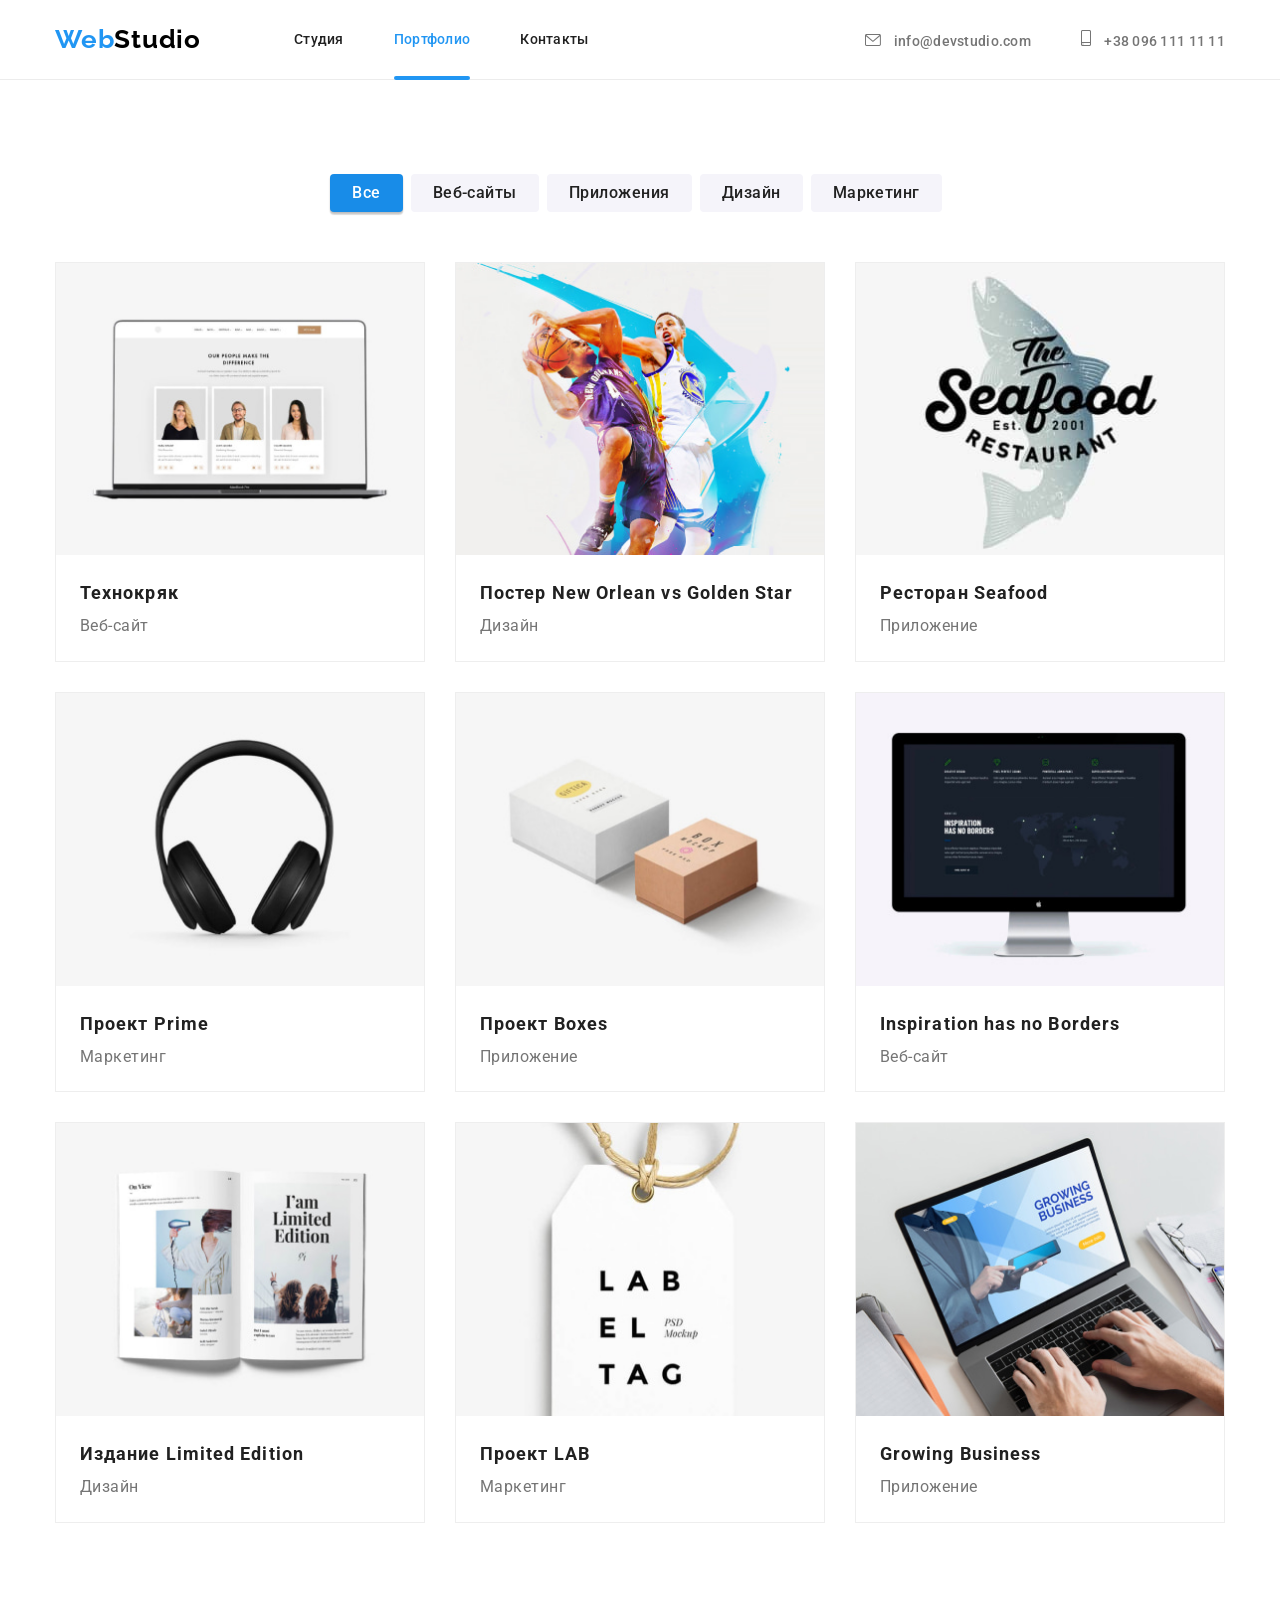
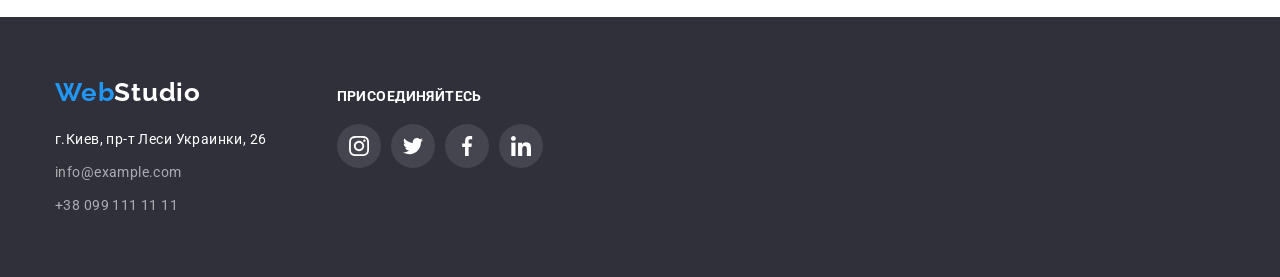
==== portfolio.html @ 2a517324 "Initial commit" ====
<!DOCTYPE html>
<html lang="ru">

<head>
    <meta charset="UTF-8">
    <meta http-equiv="X-UA-Compatible" content="IE=edge">
    <meta name="viewport" content="width=device-width, initial-scale=1.0">
    <link rel="preconnect" href="https://fonts.googleapis.com">
    <link rel="preconnect" href="https://fonts.gstatic.com" crossorigin>
    <link
        href="https://fonts.googleapis.com/css2?family=Raleway:wght@700&family=Roboto:wght@400;500;700;900&display=swap"
        rel="stylesheet">
    <link rel="stylesheet" href="https://cdnjs.cloudflare.com/ajax/libs/modern-normalize/1.1.0/modern-normalize.min.css"
        integrity="sha512-wpPYUAdjBVSE4KJnH1VR1HeZfpl1ub8YT/NKx4PuQ5NmX2tKuGu6U/JRp5y+Y8XG2tV+wKQpNHVUX03MfMFn9Q=="
        crossorigin="anonymous" referrerpolicy="no-referrer" />
    <link rel="stylesheet" href="./css/styles.css">
    <title>Portfolio</title>
</head>

<body>
    <!-- header -->
    <header class="header">
        <div class="container">
            <div class="main-nav">
                <nav class="header-nav">
                    <a class="logo" href="#">Web<span class="header-logo">Studio</span></a>
                    <ul class="header-list">
                        <li class="header-item"><a class="header-link" href="./index.html">Cтудия</a></li>
                        <li class="header-item"><a class="header-link active" href="./portfolio.html">Портфолио</a></li>
                        <li class="header-item"><a class="header-link" href="">Контакты</a></li>
                    </ul>
                </nav>
                <ul class="header-contact">
                    <li class="contact-item"><a class="contact-link" href="mailto:info@devstudio.com">
                            <svg class="contact-icon" width="16" height="12">
                                <use href="./images/icons.svg#icon-envelope"></use>
                            </svg>
                            info@devstudio.com
                        </a>
                    </li>
                    <li class="contact-item"><a class="contact-link" href="tel:+380961111111">
                            <svg class="contact-icon" width="10" height="16">
                                <use href="./images/icons.svg#icon-smartphone"></use>
                            </svg>
                            +38 096 111 11 11
                        </a></li>
                </ul>
            </div>
        </div>
    </header>
    <!-- main -->
    <main class="portfolio">
        <section class="section">
            <div class="container">
                <h1 class="visually-hidden">Портфолио</h1>
                <ul class="portfolio-control">
                    <li class="control-item">
                        <button class="control-btn active" type="button">Все</button>
                    </li>
                    <li class="control-item">
                        <button class="control-btn" type="button">Веб-сайты</button>
                    </li>
                    <li class="control-item">
                        <button class="control-btn" type="button">Приложения</button>
                    </li>
                    <li class="control-item">
                        <button class="control-btn" type="button">Дизайн</button>
                    </li>
                    <li class="control-item">
                        <button class="control-btn" type="button">Маркетинг</button>
                    </li>
                </ul>
                <ul class="portfolio-content">
                    <li class="content-item">
                        <a class="content-link" href="#">
                            <div class="content-tumb">
                                <img class="content-img" src="./images/portfolio/tehnokrac.jpg" alt="технокряк" width="370"
                                    height="294">
                                <div class="content-overlay">
                                    <p class="text-overlay">Ресурс предлагает комплексные предложения с разным уровнем функционала и сервисов. Все это позволит посетителю получить исчерпывающие сведения о компании или частном лице.</p>
                                </div> 
                            </div>
                            <div class="content-wrap">
                                <h2 class="content-title">Технокряк</h2>
                                <p class="content-text">Веб-сайт</p>
                            </div>
                        </a>
                    </li>
                    <li class="content-item">
                        <a class="content-link" href="#">
                            <div class="content-tumb">
                                <img class="content-img" src="./images/portfolio/basketball_players.jpg" alt="постер баскетбол"
                                width="370" height="294">
                                <div class="content-overlay">
                                    <p class="text-overlay">Ресурс предлагает комплексные предложения с разным уровнем функционала и сервисов. Все это позволит посетителю получить исчерпывающие сведения о компании или частном лице.</p>
                                </div>
                            </div>
                            <div class="content-wrap">
                                <h2 class="content-title">Постер New Orlean vs Golden Star</h2>
                                <p class="content-text">Дизайн</p>
                            </div>
                        </a>
                    </li>
                    <li class="content-item">
                        <a class="content-link" href="#">
                            <div class="content-tumb">
                                <img class="content-img" src="./images/portfolio/seafood.jpg" alt="ресторан" width="370"
                                height="294">
                                <div class="content-overlay">
                                    <p class="text-overlay">Ресурс предлагает комплексные предложения с разным уровнем функционала и сервисов. Все это позволит посетителю получить исчерпывающие сведения о компании или частном лице.</p>
                                </div>
                            </div>
                            <div class="content-wrap">
                                <h2 class="content-title">Ресторан Seafood</h2>
                                <p class="content-text">Приложение</p>
                            </div>
                        </a>
                    </li>
                    <li class="content-item">
                        <a class="content-link" href="#">
                            <div class="content-tumb">
                                <img class="content-img" src="./images/portfolio/prime.jpg" alt="наушники" width="370"
                                height="294">
                                <div class="content-overlay">
                                    <p class="text-overlay">Ресурс предлагает комплексные предложения с разным уровнем функционала и сервисов. Все это позволит посетителю получить исчерпывающие сведения о компании или частном лице.</p>
                                </div>
                            </div>
                            <div class="content-wrap">
                                <h2 class="content-title">Проект Prime</h2>
                                <p class="content-text">Маркетинг</p>
                            </div>
                        </a>
                    </li>
                    <li class="content-item">
                        <a class="content-link" href="#">
                            <div class="content-tumb">
                                <img class="content-img" src="./images/portfolio/boxes.jpg" alt="коробки" width="370"
                                height="294">
                                <div class="content-overlay">
                                    <p class="text-overlay">Ресурс предлагает комплексные предложения с разным уровнем функционала и сервисов. Все это позволит посетителю получить исчерпывающие сведения о компании или частном лице.</p>
                                </div>
                            </div>
                            <div class="content-wrap">
                                <h2 class="content-title">Проект Boxes</h2>
                                <p class="content-text">Приложение</p>
                            </div>
                        </a>
                    </li>
                    <li class="content-item">
                        <a class="content-link" href="#">
                            <div class="content-tumb">
                                <img class="content-img" src="./images/portfolio/Inspiration.jpg"
                                alt="вдохновение не имеет границ" width="370" height="294">
                                <div class="content-overlay">
                                    <p class="text-overlay">Ресурс предлагает комплексные предложения с разным уровнем функционала и сервисов. Все это позволит посетителю получить исчерпывающие сведения о компании или частном лице.</p>
                                </div>
                            </div>
                            <div class="content-wrap">
                                <h2 class="content-title">Inspiration has no Borders</h2>
                                <p class="content-text">Веб-сайт</p>
                            </div>
                        </a>
                    </li>
                    <li class="content-item">
                        <a class="content-link" href="#">
                            <div class="content-tumb">
                                <img class="content-img" src="./images/portfolio/edition.jpg" alt="издание" width="370"
                                height="294">
                                <div class="content-overlay">
                                    <p class="text-overlay">Ресурс предлагает комплексные предложения с разным уровнем функционала и сервисов. Все это позволит посетителю получить исчерпывающие сведения о компании или частном лице.</p>
                                </div>
                            </div>
                            <div class="content-wrap">
                                <h2 class="content-title">Издание Limited Edition</h2>
                                <p class="content-text">Дизайн</p>
                            </div>
                        </a>
                    </li>
                    <li class="content-item">
                        <a class="content-link" href="#">
                            <div class="content-tumb">
                                <img class="content-img" src="./images/portfolio/label.jpg" alt="лейбл" width="370"
                                height="294">
                                <div class="content-overlay">
                                    <p class="text-overlay">Ресурс предлагает комплексные предложения с разным уровнем функционала и сервисов. Все это позволит посетителю получить исчерпывающие сведения о компании или частном лице.</p>
                                </div>
                            </div>
                            <div class="content-wrap">
                                <h2 class="content-title">Проект LAB</h2>
                                <p class="content-text">Маркетинг</p>
                            </div>
                        </a>
                    </li>
                    <li class="content-item">
                        <a class="content-link" href="#">
                            <div class="content-tumb">
                                <img class="content-img" src="./images/portfolio/laptop.jpg" alt="ноутбук" width="370"
                                height="294">
                                <div class="content-overlay">
                                    <p class="text-overlay">Ресурс предлагает комплексные предложения с разным уровнем функционала и сервисов. Все это позволит посетителю получить исчерпывающие сведения о компании или частном лице.</p>
                                </div>
                            </div>
                            <div class="content-wrap">
                                <h2 class="content-title">Growing Business</h2>
                                <p class="content-text">Приложение</p>
                            </div>
                        </a>
                    </li>
                </ul>
            </div>
        </section>
    </main>
    <footer class="footer">
        <div class="container">
            <div class="footer-wrapper">
                <div class="footer-about">
                    <a class="logo footer-logotip" href="#">Web<span class="footer-logo">Studio</span></a>
                    <address class="footer-contact">
                        <ul class="footer-list">
                            <li class="footer-item">
                                <p class="footer-text">г.Киев, пр-т Леси Украинки, 26</p>
                            </li>
                            <li class="footer-item">
                                <a class="footer-link" href="mailto:info@example.com">info@example.com</a>
                            </li>
                            <li class="footer-item">
                                <a class="footer-link" href="tel:+380991111111">+38 099 111 11 11</a>
                            </li>
                        </ul>
                    </address>
                </div>
                <div class="footer-social">
                    <h2 class="title-social">присоединяйтесь</h2>
                    <ul class="team-socials social-footer">
                        <li class="social-item social-footer-item">
                            <a class="social-list social-footer-link" href="#" class="social-list" href="#">
                                <svg class="icon-social footer-social-icon" width="20" height="20">
                                    <use href="./images/icons.svg#icon-instagram">instagram</use>
                                </svg>
                            </a>
                        </li>
                        <li class="social-item social-footer-item">
                            <a class="social-list social-footer-link" href="#" class="social-list" href="#">
                                <svg class="icon-social footer-social-icon" width="20" height="20">
                                    <use href="./images/icons.svg#icon-twitter">twitter</use>
                                </svg>
                            </a>
                        </li>
                        <li class="social-item social-footer-item">
                            <a class="social-list social-footer-link" href="#" class="social-list" href="#">
                                <svg class="icon-social footer-social-icon" width="20" height="20">
                                    <use href="./images/icons.svg#icon-facebook">facebook</use>
                                </svg>
                            </a>
                        </li>
                        <li class="social-item social-footer-item">
                            <a class="social-list social-footer-link" href="#" class="social-list" href="#">
                                <svg class="icon-social footer-social-icon" width="20" height="20">
                                    <use href="./images/icons.svg#icon-linkedin">linkedin</use>
                                </svg>
                            </a>
                        </li>
                    </ul>
                </div>
            </div>
        </div>
    </footer>
</body>

</html>
---- css/styles.css ----
/*Color*/
:root {
    --brand-color: #2F303A;
    --font-color: #F5F4FA;
    --active: #2196F3;
    --black: #000000;
    --favorit: #212121;
    --text: #757575;
    --white: #ffffff;
    --hover-btn: #188CE8;
    --header-border: #ECECEC;
    --icons-svg: #AFB1B8;
    --time-function: cubic-bezier(0.4, 0, 0.2, 1);
}

*,
*::after,
*::before {
    box-sizing: border-box;
}

h1,
h2,
h3,
h4,
h5,
p {
    padding: 0;
    margin: 0;
}

img {
    display: block;
}

body {
    font-family: 'Roboto', sans-serif;
    font-size: 14px;
    color: var(--favorit);
    padding: 0;
}

ul {
    list-style: none;
}

a {
    text-decoration: none;
    color: var(--favorit);
}

/* container */

.container {
    width: 1200px;
    padding-left: 15px;
    padding-right: 15px;
    margin-left: auto;
    margin-right: auto;
    /* border: 2px solid tomato; */
}

/* section-top */

.section {
    padding-top: 94px;
    padding-bottom: 94px;
}

/* header */

.header {
    border-bottom: 1px solid var(--header-border);
    padding-top: 24px;
    padding-bottom: 24px;
}

.main-nav {
    display: flex;
    align-items: center;
}

.header-nav {
    display: flex;
    align-items: center;
}

.header-nav .logo {
    margin-right: 93px;
}

.logo {
    font-family: 'Raleway';
    font-style: normal;
    font-weight: 700;
    font-size: 26px;
    line-height: 1.19;
    text-decoration: none;
    letter-spacing: 0.03em;
    color: var(--active);
}

.header-logo {
    color: var(--black);
}

.header-list {
    display: flex;
    align-items: center;
}

.header-list .header-item + .header-item,
.header-contact .contact-item + .contact-item {
    margin-left: 50px;
}

.header-list,
.header-contact {
    align-items: center;
    padding: 0;
    margin: 0;

    font-weight: 500;
    line-height: 16px;
    letter-spacing: 0.02em;
}

.header-contact {
    align-items: baseline;
}



.header-link.active {
    color: var(--active);
}

.header-link {
    position: relative;
    padding-top: 32px;
    padding-bottom: 32.2px;
    transition: color 250ms var(--time-function);
}

.header-link::after {
    position:absolute;
    content: "";
    bottom: 0;
    right: 0;
    width: 100%;
    height: 4px;

    background-color: var(--active);
    border-radius: 2px;

    transform: scaleX(0);
    transition: transform 250ms var(--time-function);
}

.header-link.active::after {
    transform: scaleX(1);
}


.header-contact {
    display: flex;
    margin-left: auto;
}

/* .header-link:hover::after,
.header-link:focus::after, */
.header-link:hover,
.header-link:focus,
.contact-link:hover,
.contact-link:focus {
    /* transform:scaleX(1); */
    transition: transform 250ms var(--time-function);

    color: var(--active);
    cursor: pointer;
    fill: var(--active);
    
}

.contact-link {
    color: var(--text);
    fill: var(--text);
}

.contact-icon {
    margin-right: 10px;
}

.service-top {
    max-width: 1600px;
    min-height: 600px;
    margin-left: auto;
    margin-right: auto;
    align-items: center;
    padding-top: 200px;
    padding-bottom: 200px;

    background-image: linear-gradient(
        to right, 
        rgba(47, 48, 58, 0.4),
        rgba(47, 48, 58, 0.4)
        ), 
        url("../images/background.jpg");
    background-repeat: no-repeat;
    background-size: cover;
    background-position: center;
}

.service-title {
    font-weight: 900;
    font-size: 44px;
    line-height: 1.36;
    text-align: center;
    letter-spacing: 0.06em;
    text-transform: uppercase;
    color: var(--white);

    margin-bottom: 30px ;
}

.service-btn {
    display: block;
    margin-left: auto;
    margin-right: auto;
    padding: 10px 32px;
    border-radius: 4px;
    border: none;
    cursor: pointer;

    font-weight: 700;
    color: var(--white);
    font-style: normal;
    font-weight: 700;
    font-size: 16px;
    line-height: 1.87;
    letter-spacing: 0.06em;
    background-color: var(--active);
    box-shadow: 0px 4px 4px rgba(0, 0, 0, 0.15);
    transition: background-color 250ms var(--time-function);
    
}

.service-btn:hover {
    background-color: var(--hover-btn);
    
}

/* modal */

.backdrop {
    position: fixed;
    top: 0;
    left: 0;
    width: 100%;
    height: 100%;
    z-index: 1;

    background-color: rgba(0, 0, 0, 0.2);
    transition: opacity 250ms var(--time-function);

    opacity: 1;
}

.backdrop.is-hidden {
    opacity: 0;
    pointer-events: none;
    visibility: hidden;
    
}

.backdrop.is-hidden .modal {
    transform: translate(-50%,-50%) scale(1,1);
}


.modal {
    position: absolute;
    top: 50%;
    left: 50%;
    min-width: 528px;
    min-height: 581px;

    background-color: var(--white);
    box-shadow: 0px 1px 3px rgba(0, 0, 0, 0.12), 0px 1px 1px rgba(0, 0, 0, 0.14), 0px 2px 1px rgba(0, 0, 0, 0.2);
    border-radius: 4px;

    
    transform: translate(-50%,-50%) scale(1);

    transition: transform 250ms var(--time-function);

}


.backdrop-btn {
    display: block;
    position: absolute;
    right: 0;
    top: 0;
    margin-top: 8px;
    margin-right: 8px;
    padding: 6px;

    background-color: #FFFFFF;
    border: 1px solid rgba(0, 0, 0, 0.1);
    border-radius: 50%;
    cursor: pointer;
}

.modal-icons {
    display: flex;
    align-items: center;
    justify-content: center;
    padding: 0;
    margin: 0;
    fill: var(--black);

    background-color: var(--white);
    border: none;
}


/* inform */

.visually-hidden {
    position: absolute;
    white-space: nowrap;
    width: 1px;
    height: 1px;
    overflow: hidden;
    border: 0;
    padding: 0;
    clip: rect(0 0 0 0);
    clip-path: inset(50%);
    margin: -1px;
}

.inform-list {
    display: flex;
    justify-content: space-between;
    padding: 0;
    margin: 0;
}

.inform-item {
    width: calc((100% - 90px) / 4);
    margin-right: 30px;
}

.inform-icons {
    display: flex;
    align-items: center;
    justify-content: center;

    background-color: #F5F4FA;
    width: 270px;
    height: 120px;
    margin-bottom: 30px;
}

.inform-item:last-child {
    margin-right: 0;
}

.inform-title {
    font-family: 'Roboto';
    font-style: normal;
    font-weight: 700;
    font-size: 14px;
    line-height: 1.14;
    letter-spacing: 0.03em;
    text-transform: uppercase;

    margin-bottom: 10px;

}

.inform-text {
    line-height: 1.71;
    letter-spacing: 0.03em;
    color: var(--text);
}


/* process */

.process {
    padding-top: 0;
}

.subtitle {
    text-align: center;
    font-size: 36px;
    line-height: 1.16;
    letter-spacing: 0.03em;

    margin-bottom: 50px;
}

.process-list {
    display: flex;
    padding: 0;
    margin: 0;
}

.process-item {
    position: relative;
    margin-right: 30px;
    width: 370px;
}

.process-text {
    position:absolute;
    display: flex;
    align-items: center;
    justify-content: center;
    bottom: 0;
    right: 0;
    width: 100%;
    height: 70px;

    letter-spacing: 0.03em;
    text-transform: uppercase;
    font-style: normal;
    font-weight: 700;
    line-height: 1.14;  

    color: var(--white);
    background-color: rgba(47, 48, 58, 0.8);
}

.process-item:last-child {
    margin-right: 0px;
}

/* team */

.team {
    background-color: var(--font-color);
}

.team-list {
    display: flex;
    padding: 0;
    margin: 0;
}

.team-item {
    width: calc((100% - 90px) / 4);
    margin-right: 30px;

    text-align: center;
    background: var(--white);
    box-shadow: 0px 1px 3px rgba(0, 0, 0, 0.12), 0px 1px 1px rgba(0, 0, 0, 0.14), 0px 2px 1px rgba(0, 0, 0, 0.2);
    border-radius: 0px 0px 4px 4px;
}

.team-wrap {
    padding-top: 30px;
    padding-bottom: 30px;
}

.team-item:last-child {
    margin-right: 0;
}

.team-title {
    font-weight: 500;
    font-size: 16px;
    line-height: 1.18;
    letter-spacing: 0.03em;

    margin-bottom: 10px;
}

.team-text {
    font-size: 16px;
    line-height: 1.18;
    letter-spacing: 0.03em;
    color: var(--text);

    margin-bottom: 16px;
}

.team-socials {
    display: flex;
    align-items: center;
    justify-content: center;
    margin: 0;
    padding: 0;
}

.social-item {
    margin-right: 10px;
}

.social-item:last-child {
    margin-right: 0;
}

.social-list {
    display: flex;
    justify-content: center;
    align-items: center;
    border-radius: 50%;
    width: 44px;
    height: 44px;
    margin: 0;
    padding: 0;
    transition: background-color 250ms var(--time-function);
}

.social-list:hover,
.social-list:focus {
    background-color: var(--active);
}
.social-list:hover .icon-social,
.social-list:focus .icon-social {
    fill: var(--white);
}

.icon-social {
    width: 20px;
    height: 20px;
    fill: var(--icons-svg);
}

/* customers */


.customers-list {
    display: flex;
    align-items: center;
    justify-content: center;
    margin:0;
    padding: 0;
    
}

.customers-item {
    margin-right: 30px;
}

.customers-link {
    display: flex;
    align-items:center;
    justify-content: center;
    margin: 0;
    padding: 0;
    width: 170px;
    height: 92px;
    border: 1px solid var(--icons-svg);
    border-radius: 4px;

    transition: color 250ms var(--time-function), border-color 250ms var(--time-function);
    fill: var(--icons-svg);
}
.customers-item:last-child {
    margin-right: 0;
}

.customers-link:hover .customers-icon,
.customers-link:focus .customers-icon {
    fill: var(--active);
}

.customers-link:hover,
.customers-link:focus {
    border-color: var(--active);
}


/* footer */


.footer {
    padding: 60px 0;
    background-color: var(--brand-color);
}

.footer-wrapper {
    display: flex;
    align-items: baseline;
}
.footer-about {
    margin-right: 70px;
}


.footer-logotip {
    display: block;
    margin-bottom: 20px;
}

.footer-logo {
    color: var(--white);
    
}

.footer-item:nth-child(-n+2) {
    margin-bottom: 9px;
}

.footer-list {
    padding: 0;
    margin:0;
}

.footer-text {
    font-style: normal;
    line-height: 1.71;
    letter-spacing: 0.03em;
    color: var(--white);

}

.title-social {
    font-size: 14px;
    line-height: 16px;
    letter-spacing: 0.03em;
    text-transform: uppercase;
    color: var(--white);

    margin-bottom: 20px;
}

.footer-link {
    font-style: normal;
    line-height: 1.71;
    padding-top: 9px;
    letter-spacing: 0.03em;
    color: rgba(255, 255, 255, 0.6);
    }

.social-footer-link {
    background-color: rgba(255, 255, 255, 0.1);
}
.footer-social-icon {
    fill: var(--white);
}
                    /* PORTFOLIO */

    /* main-header */
.portfolio-control {
    display: flex;
    justify-content: center;
    padding: 0;
    margin: 0;
    margin-bottom: 50px;
}

.control-item {
    margin-right: 8px;
}

.portfolio-control:last-child {
    margin-right: 0;
}

.control-btn {
    display: block;
    padding: 6px 22px;
    border-radius: 4px;
    border: none;   

    background-color: var(--font-color);
    font-family: 'Roboto';
    font-style: normal;
    font-weight: 500;
    font-size: 16px;
    line-height: 1.6;
    text-align: center;
    letter-spacing: 0.03em;
    cursor: pointer;
    color: var(--favorit);
    transition: color 250ms var(--time-function), background-color 250ms var(--time-function), box-shadow 250ms var(--time-function);
}

.control-btn.active {
    background-color: var(--hover-btn);
    box-shadow: 0px 3px 1px rgba(0, 0, 0, 0.1), 0px 1px 2px rgba(0, 0, 0, 0.08), 0px 2px 2px rgba(0, 0, 0, 0.12);
    border-radius: 4px;
    font-family: 'Roboto';
    font-style: normal;
    font-weight: 500;
    font-size: 16px;
    line-height: 1.62;
    text-align: center;
    letter-spacing: 0.03em;
    color: var(--white);
}

.control-btn:hover,
.control-btn:focus {
    background-color: var(--hover-btn);
    box-shadow: 0px 3px 1px rgba(0, 0, 0, 0.1), 0px 1px 2px rgba(0, 0, 0, 0.08), 0px 2px 2px rgba(0, 0, 0, 0.12);
        transition: transform 250ms cubic-bezier(0.4, 0, 0.2, 1);

    border-radius: 4px;
    border: none;
    font-family: 'Roboto';
    font-style: normal;
    font-weight: 500;
    font-size: 16px;
    line-height: 1.62;
    text-align: center;
    letter-spacing: 0.03em;
    color: var(--white);
}

/* content */

.portfolio-content {
    display: flex;
    flex-wrap: wrap;
    padding: 0;
    margin: 0;
}

.content-item {
    display: block;
    width: calc((100% - 60px) / 3);
    margin-right: 30px;
    margin-bottom: 30px;
    background: var(--white);
    border: 1px solid #EEEEEE;
}

.content-item:nth-child(3n) {
    margin-right: 0;
}

.content-item:nth-child(n + 7) {
    margin-bottom: 0;
}

.content-img {
    display: block;
    max-width: 100%;
    height: auto;
}

.content-link {
    display: block;
    margin: 0;
    padding: 0;
}

.content-link:hover,
.content-link:focus {
    box-shadow: 0px 1px 1px rgba(0, 0, 0, 0.12), 0px 4px 4px rgba(0, 0, 0, 0.06), 1px 4px 6px rgba(0, 0, 0, 0.16);
}

.content-link:hover .content-overlay,
.content-link:focus .content-overlay {
    transform: translateY(0);
    opacity: 1;
}

.content-wrap {
    padding: 20px 24px;
}

.content-tumb {
    position: relative;
    overflow: hidden;
}

.content-overlay {
    position: absolute;
    display: block;
    top: 0;
    left: 0;
    width: 100%;
    height: 100%;
    opacity: 0;

    background-color: rgba( 33, 150, 243, 0.9);
    transform: translateY(100%);
    transition: transform 250ms cubic-bezier(0.4, 0, 0.2, 1),
    opacity 250ms cubic-bezier(0.4, 0, 0.2, 1);
}

.text-overlay {
    display: block;
    padding: 63px 24px;

    color: var(--white);
    font-weight: 400;
    font-size: 18px;
    line-height: 1.55;
    letter-spacing: 0.03em;
}

.content-title {
    font-family: 'Roboto';
    font-style: normal;
    font-size: 18px;
    line-height: 2;
    letter-spacing: 0.06em;
    color: var(--favorit);

}

.content-text {
    font-family: 'Roboto';
    font-style: normal;
    font-size: 16px;
    line-height: 1.87;
    letter-spacing: 0.03em;
    color: var(--text);
}
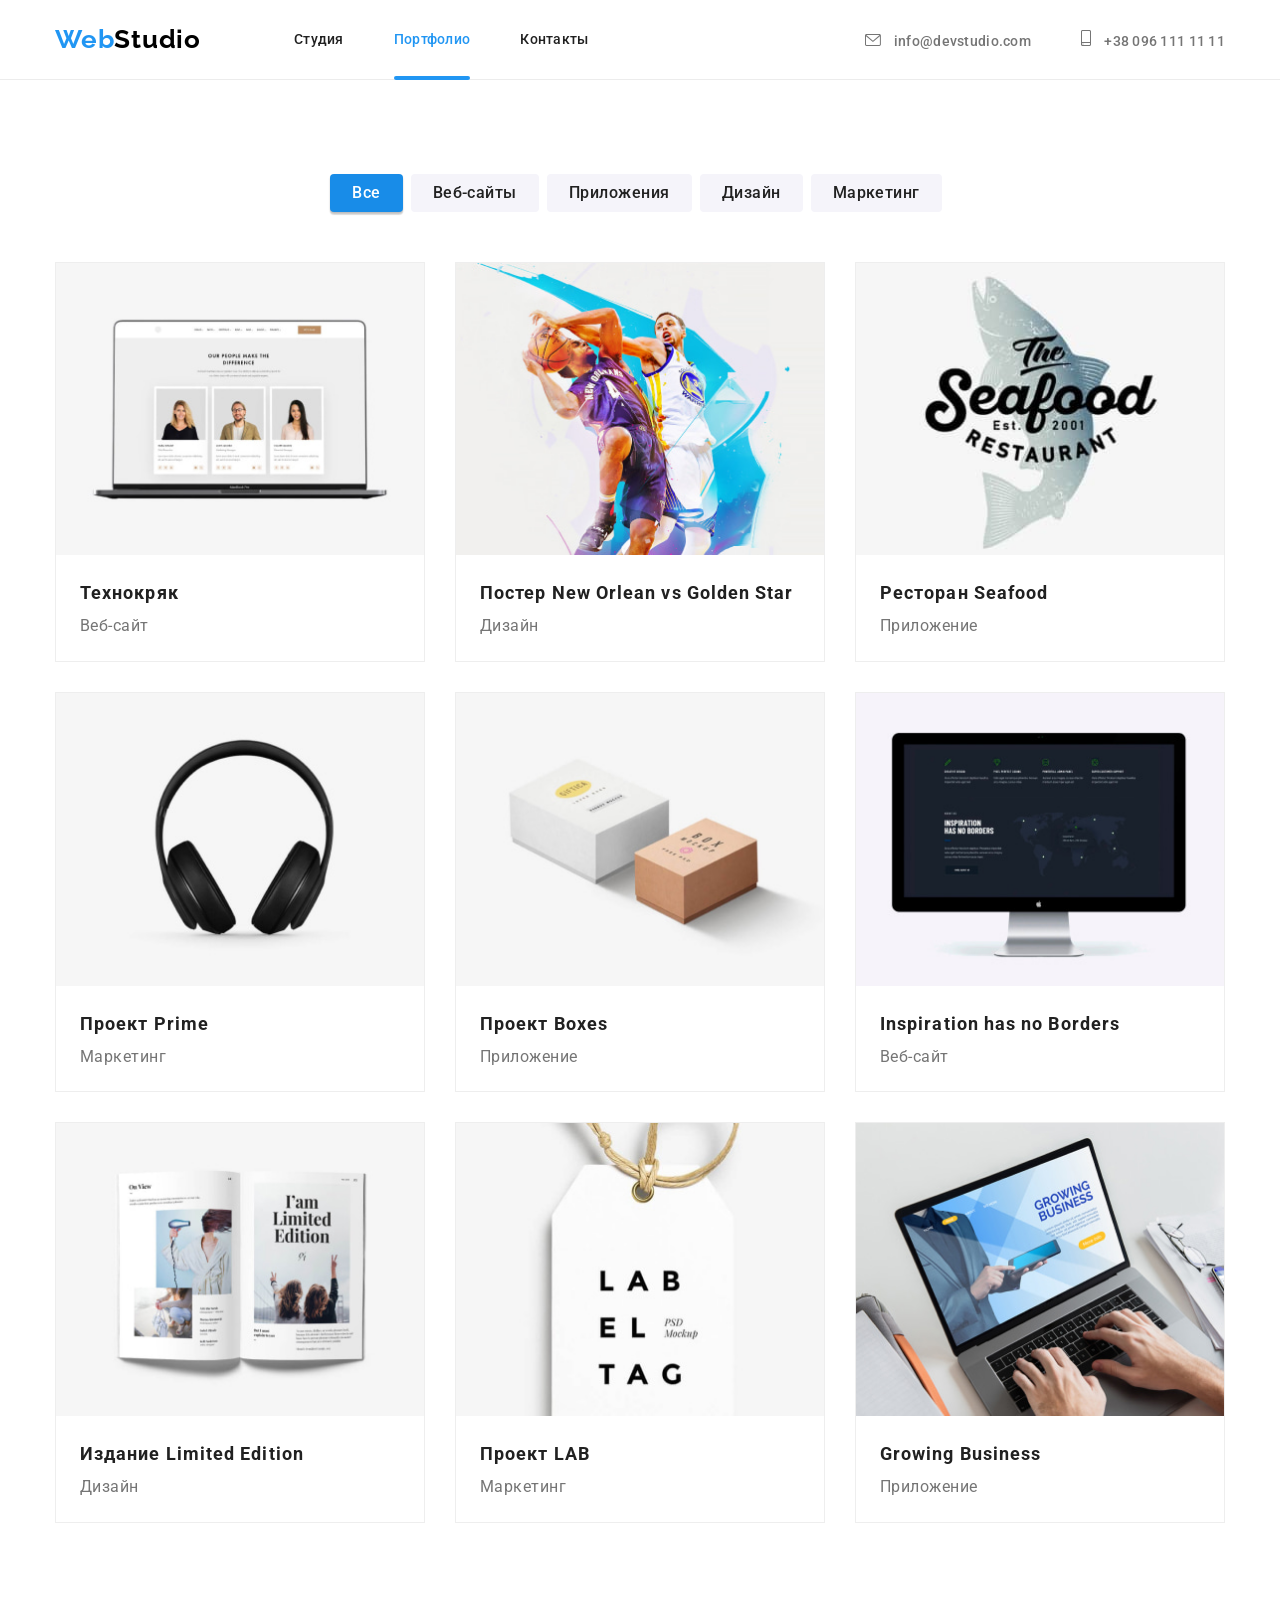
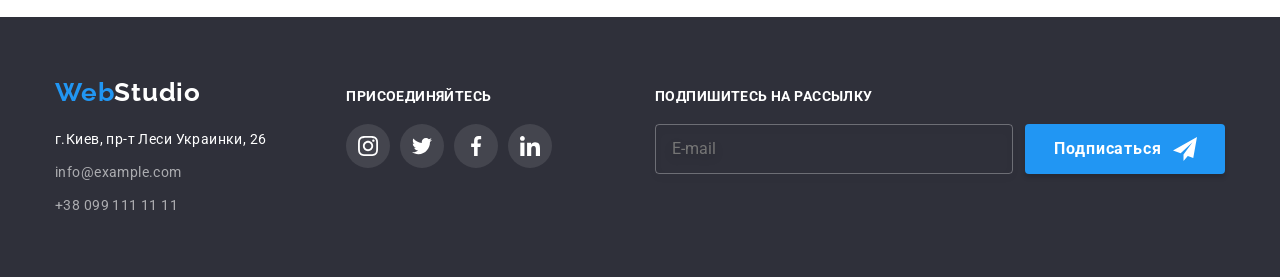
==== commit e5f1fecd: "footer-form finish" ====
--- a/portfolio.html
+++ b/portfolio.html
@@ -262,6 +262,22 @@
                         </li>
                     </ul>
                 </div>
+                <div class="right-side-footer">
+                    <h2 class="title-social">Подпишитесь на рассылку</h2>
+                    <form class="rigth-side-form" action="">
+                        <label class="form-group" for="">
+                            <input class="footer-form-input" type="email" placeholder="E-mail">
+                        </label>
+                        <button class="footer-form-submit" type="submit">
+                            Подписаться
+                            <span class="submit-icons">
+                                <svg class="submit-icon" width="24" height="24">
+                                    <use href="./images/icons.svg#icon-icon-send"></use>
+                                </svg>
+                            </span>
+                        </button>
+                    </form>
+                </div>
             </div>
         </div>
     </footer>
--- a/css/styles.css
+++ b/css/styles.css
@@ -586,6 +586,7 @@
 .footer-wrapper {
     display: flex;
     align-items: baseline;
+    justify-content: space-between;
 }
 .footer-about {
     margin-right: 70px;
@@ -617,6 +618,10 @@
     letter-spacing: 0.03em;
     color: var(--white);
 
+}
+
+.footer-social {
+    margin-right: 93px;
 }
 
 .title-social {
@@ -643,6 +648,76 @@
 .footer-social-icon {
     fill: var(--white);
 }
+
+        /* FOOTER-FORM */
+.right-side-footer {
+    display: flex;
+    flex-direction: column;
+    
+    
+}
+
+.rigth-side-form {
+    display: flex;
+}
+
+.footer-form-input>[placeholder] {
+    color:rgba( 33, 150, 243, 0.9);
+    
+}
+
+.footer-form-input {
+    display: inline-block;
+    background-color: inherit;
+    width: 358px;
+    height: 50px;  
+    padding: 15px;
+    padding-left: 16px;
+    margin-right: 12px; 
+
+    border: 1px solid rgba(255, 255, 255, 0.3);
+    filter: drop-shadow(0px 4px 4px rgba(0, 0, 0, 0.15));
+    color: rgba(255, 255, 255, 0.6);
+    
+    font-style: normal;
+    font-weight: 400;
+    font-size: 16px;
+    line-height: 1.25;
+    border-radius: 4px;
+}
+
+.footer-form-submit {
+    background-color: var(--active);
+    position: relative;
+    width: 200px;
+    height: 50px;
+    padding-right: 62px;
+    padding-left: 28px;
+    box-shadow: 0px 4px 4px rgba(0, 0, 0, 0.15);
+    transition: background-color 250ms var(--time-function);
+    border-radius: 4px;
+    border: none;
+    cursor: pointer;
+    
+
+    font-style: normal;
+    font-weight: 700;
+    font-size: 16px;
+    line-height: 1.87;
+    letter-spacing: 0.06em;
+    color: var(--white);
+}
+.submit-icon {
+    position: absolute;
+    right: 28px;
+    bottom: 13px;
+}
+
+.footer-form-submit:hover,
+.footer-form-submit:focus {
+    background-color: var(--hover-btn);
+}
+
                     /* PORTFOLIO */
 
     /* main-header */
